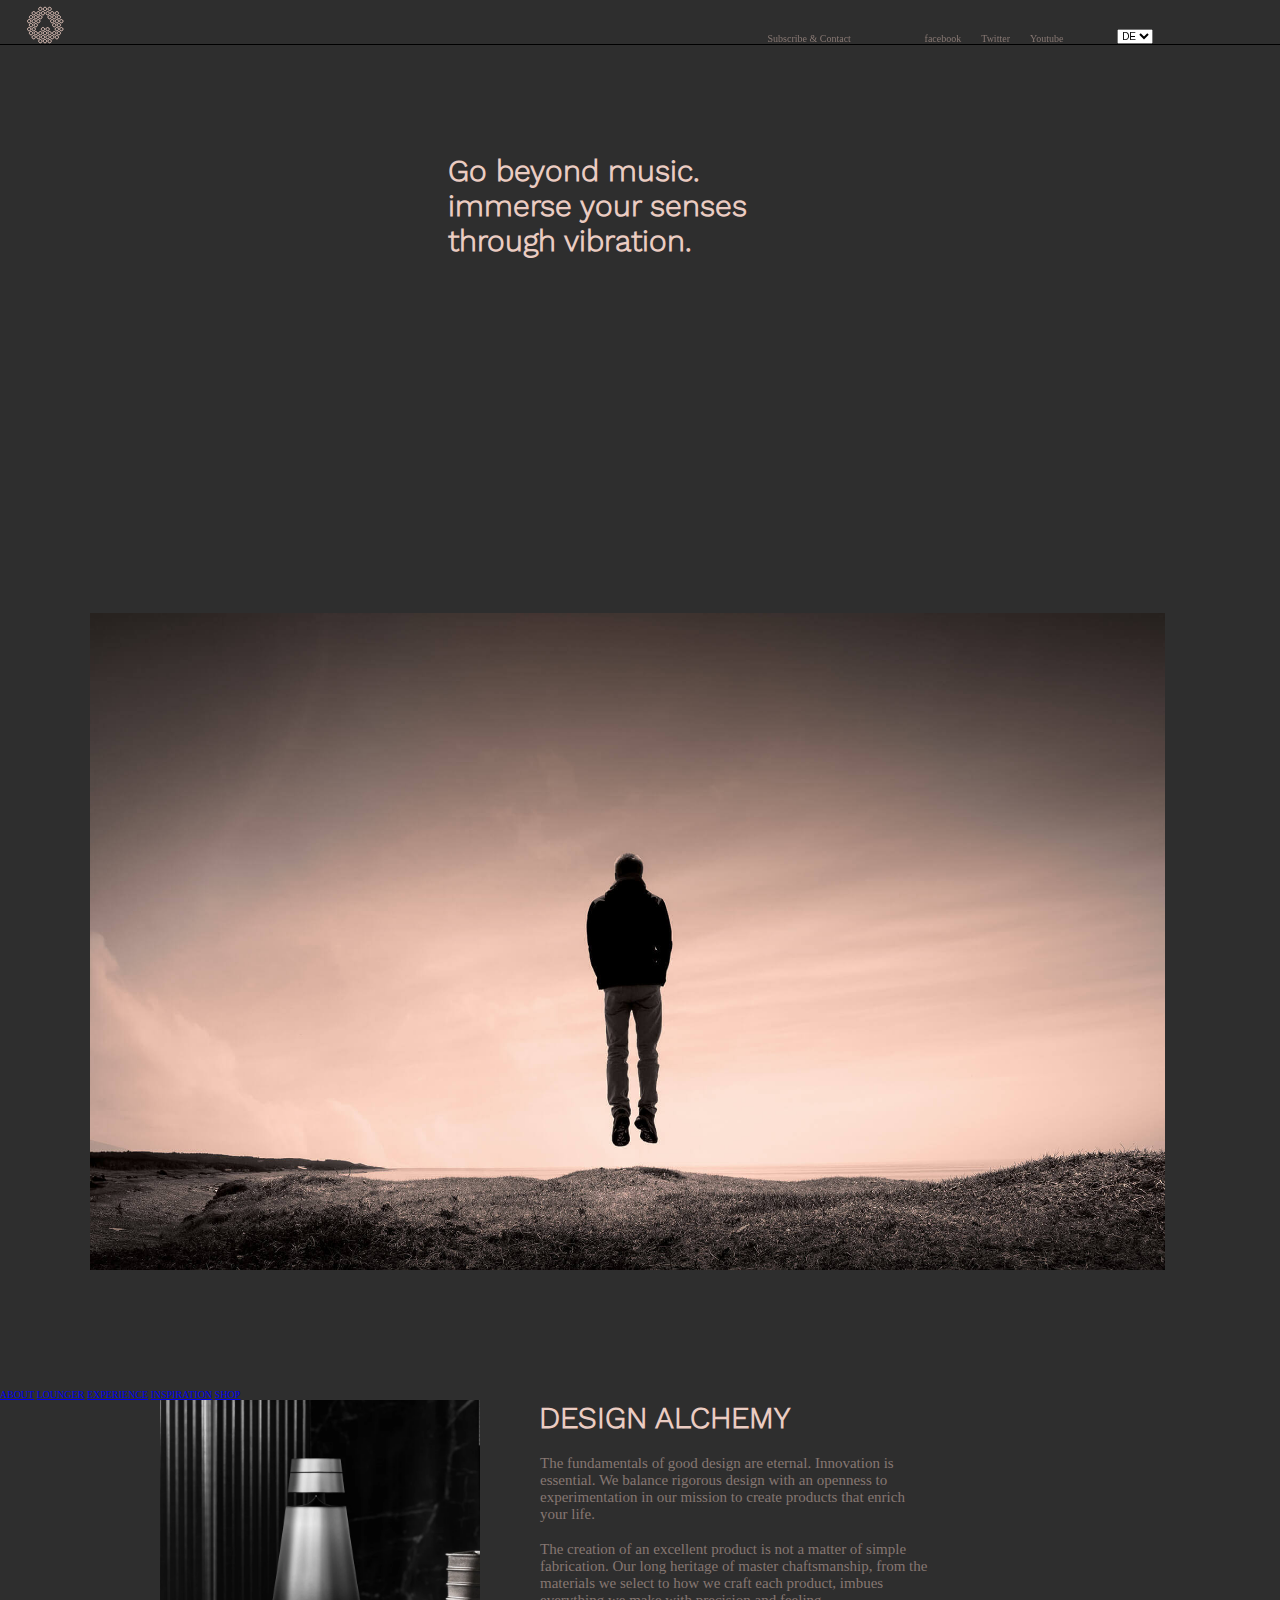
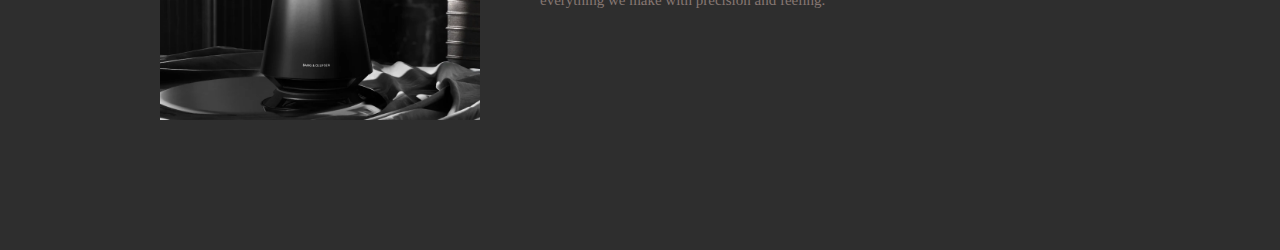
==== index.html @ 049168c9 "first commit - Landing Page 85%" ====
<!DOCTYPE html>
<html lang="en">

<head>
    <meta charset="UTF-8">
    <meta http-equiv="X-UA-Compatible" content="IE=edge">
    <meta name="viewport" content="width=device-width, initial-scale=1.0">
    <title>Headphone-Inspriration</title>
    <link rel="stylesheet" href="./assets/css/style.css">
</head>

<body class="WebContainer">

    <nav class="nav1">
        <img class="logo1" src="./assets/img/logo.svg" alt="">
        <li><a class="sub-con" href="#">Subscribe & Contact</a></li>
        <div class="social">
            <li><a href="https://de-de.facebook.com/">facebook</a></li>
            <li><a href="https://twitter.com/?lang=de">Twitter</a></li>
            <li><a href="https://www.youtube.com/">Youtube</a></li>
        </div>
        <form>
            <label for="Language"></label>
            <select class="lang" name="" id="">
                <option value="Deutsch">DE</option>
                <option value="English">EN</option>
            </select>
        </form>
    </nav>


    <main>
        <div>
            <h2 class="headline1">Go beyond music. immerse your senses through vibration.</h2>
        </div>
        <img class="float" src="./assets/img/section-about-1.jpg" alt="floating man">
        <nav class="nav2">
            <ul class=>
                <a href="./index.html">ABOUT</a>
                <a href="./assets/html/lounger.html">LOUNGER</a>
                <a href="./assets/html/experience.html">EXPERIENCE</a>
                <a href="./assets/html/inspiration.html">INSPIRATION</a>
                <a href="./assets/html/shop.html">SHOP</a>
            </ul>
        </nav>
        <section class="product-section">
            <img class="product1" src="./assets/img/BS1_NYC_Home.webp" alt="product 1">
            <article>
                <h2 class="product-title">DESIGN ALCHEMY</h2>
                <p>
                    The fundamentals of good design are eternal. Innovation is essential. We balance rigorous design
                    with an openness to experimentation in our mission to create products that enrich your life.
                </p>
                <p class="space1"> </p>
                <p>
                    The creation of an excellent product is not a matter of simple fabrication. Our long heritage of
                    master chaftsmanship, from the materials we select to how we craft each product, imbues everything
                    we make with precision and feeling.
                </p>
            </article>
        </section>
    </main>
    <footer>

    </footer>

    <script src="./assets/JS/main.js"></script>
</body>

</html>
---- assets/css/style.css ----
/* ASSETS */

/* /* 
Farben: #2e2e2e / #867772 / rgb(234, 204, 194) / #ebccc2 / #fff / rgb(115, 115, 115); */
/* ============== GENERELL STYLES============= */

@font-face {
    font-family: work-sans-light;
    src: url("../fonts/WorkSans-Light.ttf");
}

@font-face {
    font-family: work-sans-medium;
    src: url("../fonts/WorkSans-Medium.ttf");
}

@font-face {
    font-family: work-sans-bold;
    src: url("../fonts/WorkSans-Bold.ttf");
}

@font-face {
    font-family: work-sans-extrabold;
    src: url("../fonts/WorkSans-ExtraBold.ttf");
}

* {
    padding: 0;
    margin: 0%;
    box-sizing: border-box;
    font-size: 10px;
}

.WebContainer {
    width: 100%;
    height: auto;
    /* background-color: rgb(80, 80, 80); */
    background-color: #2e2e2e;
}


.nav2 {

}

/* ============== HEADER STYLES============= */
.nav1 {
    position: fixed;
    width: 100%;
    height: 5vh;
    display: flex;
    list-style: none;
    justify-content: space-around;
    align-items: flex-end;
    border-bottom: 1px solid black;
    color: #867772;
}

.sub-con{
color: #867772;
text-decoration: none;
padding-left: 30rem;
margin-left: 20rem;
}

.social {
    display: flex;
    justify-content: space-around;
}

.social li a{
padding-left: 2rem;
color: #867772;
text-decoration: none;
}

.lang{
    margin-right: 10rem;
}

main div h2 {
    display: inline-block;
    text-align: left;
    color: #ebccc2;
    font-family: work-sans-light;
    padding-top: 10vh;
    height: 0.5vh;
    font-size: 3rem;
    padding-right: 35%;
    width: 60rem;
}

main div:nth-of-type(1) {
    padding: 7vh 0 0 35%;
    width: 100%;
}

/* ============== MAIN STYLES============= */
.float {
    width: 90%;
    padding: 40vh 1% 13vh 5%;
    margin-left: 2%;
}

.product1 {
    width: 25%;
    margin-left: 16rem;
    padding-bottom: 13rem;
}

.logo1 {
    align-items: flex-start;
    padding-right: 15rem;
    /* margin-left: -6rem; */
}

.space1 {
    height: 2vh;
}

.product-title {
    display: inline-block;
    text-align: left;
    color: #ebccc2;
    font-family: work-sans-light;
    height: 0.5vh;
    font-size: 3rem;
    margin-bottom: 5rem;
    margin-right: 47rem;
}

.product-section {
    display: flex;
    flex-direction: row;
}

.product-section article {
    display: flex;
    flex-direction: column;
    align-items: flex-end;
    padding-right: 2rem;
}

.product-section article p {
    font-size: 1.5rem;
    color: #867772;
    width: 50%;
    margin-right: 33rem;
}

/* ============== FOOTER STYLES============= */
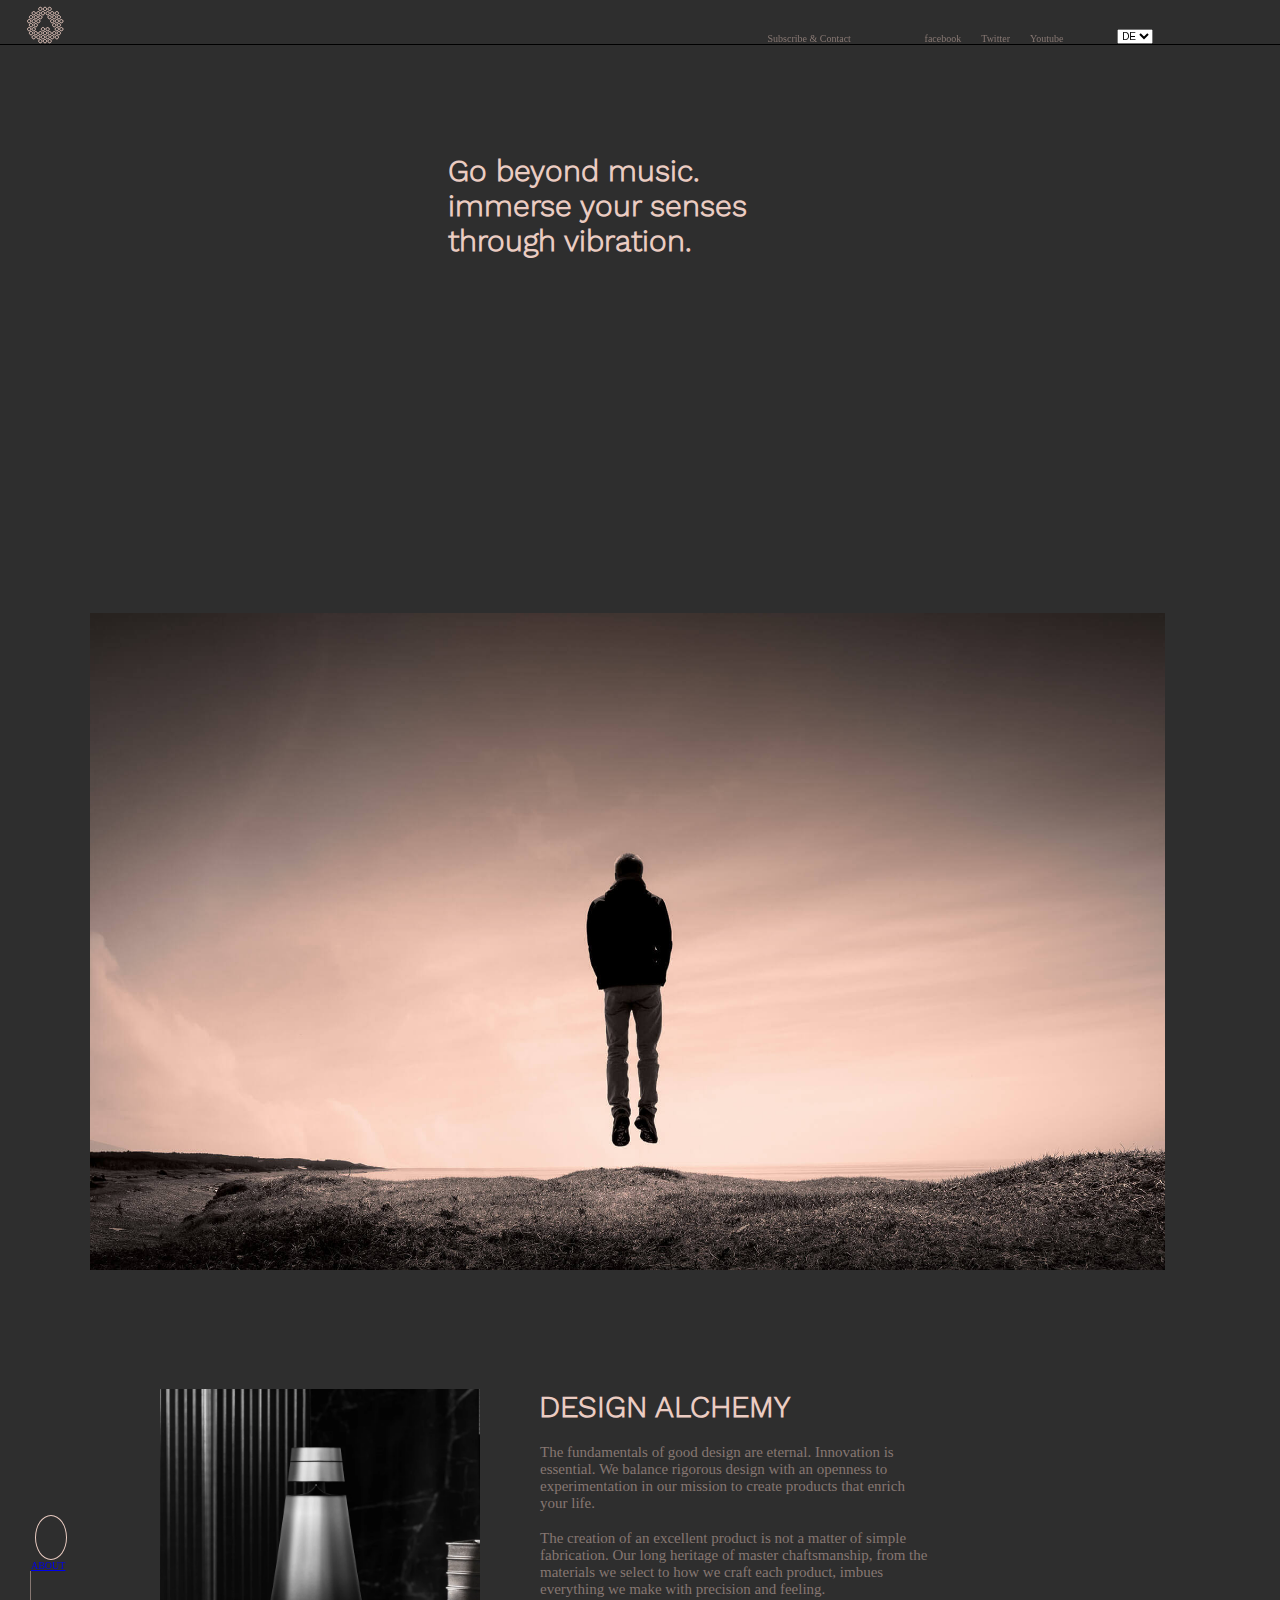
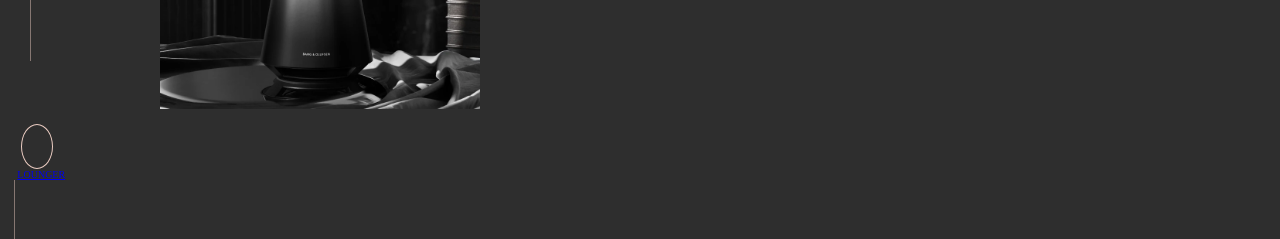
==== commit 7a916d70: "Landing Page 95% finished" ====
--- a/index.html
+++ b/index.html
@@ -34,13 +34,35 @@
             <h2 class="headline1">Go beyond music. immerse your senses through vibration.</h2>
         </div>
         <img class="float" src="./assets/img/section-about-1.jpg" alt="floating man">
-        <nav class="nav2">
-            <ul class=>
-                <a href="./index.html">ABOUT</a>
-                <a href="./assets/html/lounger.html">LOUNGER</a>
-                <a href="./assets/html/experience.html">EXPERIENCE</a>
-                <a href="./assets/html/inspiration.html">INSPIRATION</a>
-                <a href="./assets/html/shop.html">SHOP</a>
+        <nav class="nav2-main">
+            <div class="nav2-main-a">
+                <div class="nav-box">
+                    <p class="circle"></p>
+                    <li class="nav-point"><a href="./index.html">ABOUT</a></li>
+                </div>
+                <p class="h-line"></p>
+            </div>
+            <div class="nav2-main-a">
+                <div class="nav-box">
+                    <p class="circle"></p>
+                    <li class="nav-point"><a href="./assets/html/lounger.html">LOUNGER</a></li>
+                </div>
+                <p class="h-line"></p>
+            </div>
+            <div class="nav2-main-a">
+                <div class="nav-box">
+                    <p class="circle"></p>
+                    <li class="nav-point"><a href="./assets/html/experience.html">EXPERIENCE</a></li>
+                </div>
+                <p class="h-line"></p>
+            </div>
+            <div class="nav2-main-a">
+                <div class="nav-box">
+                    <p class="circle"></p>
+                    <li class="nav-point"><a href="./assets/html/shop.html">SHOP</a></li>
+                </div>
+                <p class="h-line"></p>
+            </div>
             </ul>
         </nav>
         <section class="product-section">
--- a/assets/css/style.css
+++ b/assets/css/style.css
@@ -39,11 +39,11 @@
 }
 
 
-.nav2 {
 
-}
 
 /* ============== HEADER STYLES============= */
+
+/* Navbar top */
 .nav1 {
     position: fixed;
     width: 100%;
@@ -56,11 +56,11 @@
     color: #867772;
 }
 
-.sub-con{
-color: #867772;
-text-decoration: none;
-padding-left: 30rem;
-margin-left: 20rem;
+.sub-con {
+    color: #867772;
+    text-decoration: none;
+    padding-left: 30rem;
+    margin-left: 20rem;
 }
 
 .social {
@@ -68,15 +68,63 @@
     justify-content: space-around;
 }
 
-.social li a{
-padding-left: 2rem;
-color: #867772;
-text-decoration: none;
+.social li a {
+    padding-left: 2rem;
+    color: #867772;
+    text-decoration: none;
 }
 
-.lang{
+.lang {
     margin-right: 10rem;
 }
+
+/* Navbar left side */
+
+.nav2-main {
+    position: fixed;
+    /* padding: 15% 0 20% 2.5%; */
+    list-style: none;
+    /* align-self: center; */
+    /* padding-right: 10%; */
+    /* height: 30vh; */
+    display: flex;
+    flex-direction: column;
+    justify-content: space-between;
+}
+
+.nav2-main-a {
+    font-size: 2rem;
+    text-decoration: none;
+    /* padding-left: 60px; */
+}
+
+.nav-box {
+    display: flex;
+    flex-direction: column;
+}
+
+.circle {
+    height: 5vh;
+    width: 2.5vw;
+    border: 1px #ebccc2 solid;
+    border-radius: 50%;
+}
+
+.h-line {
+    border-left: 1px solid #867772;
+    height: 10vh;
+    width: 100%;
+    margin-left: 22.5%;
+    align-self: center;
+}
+
+
+.nav-point {
+    align-self: center;
+}
+
+
+/* Content */
 
 main div h2 {
     display: inline-block;
